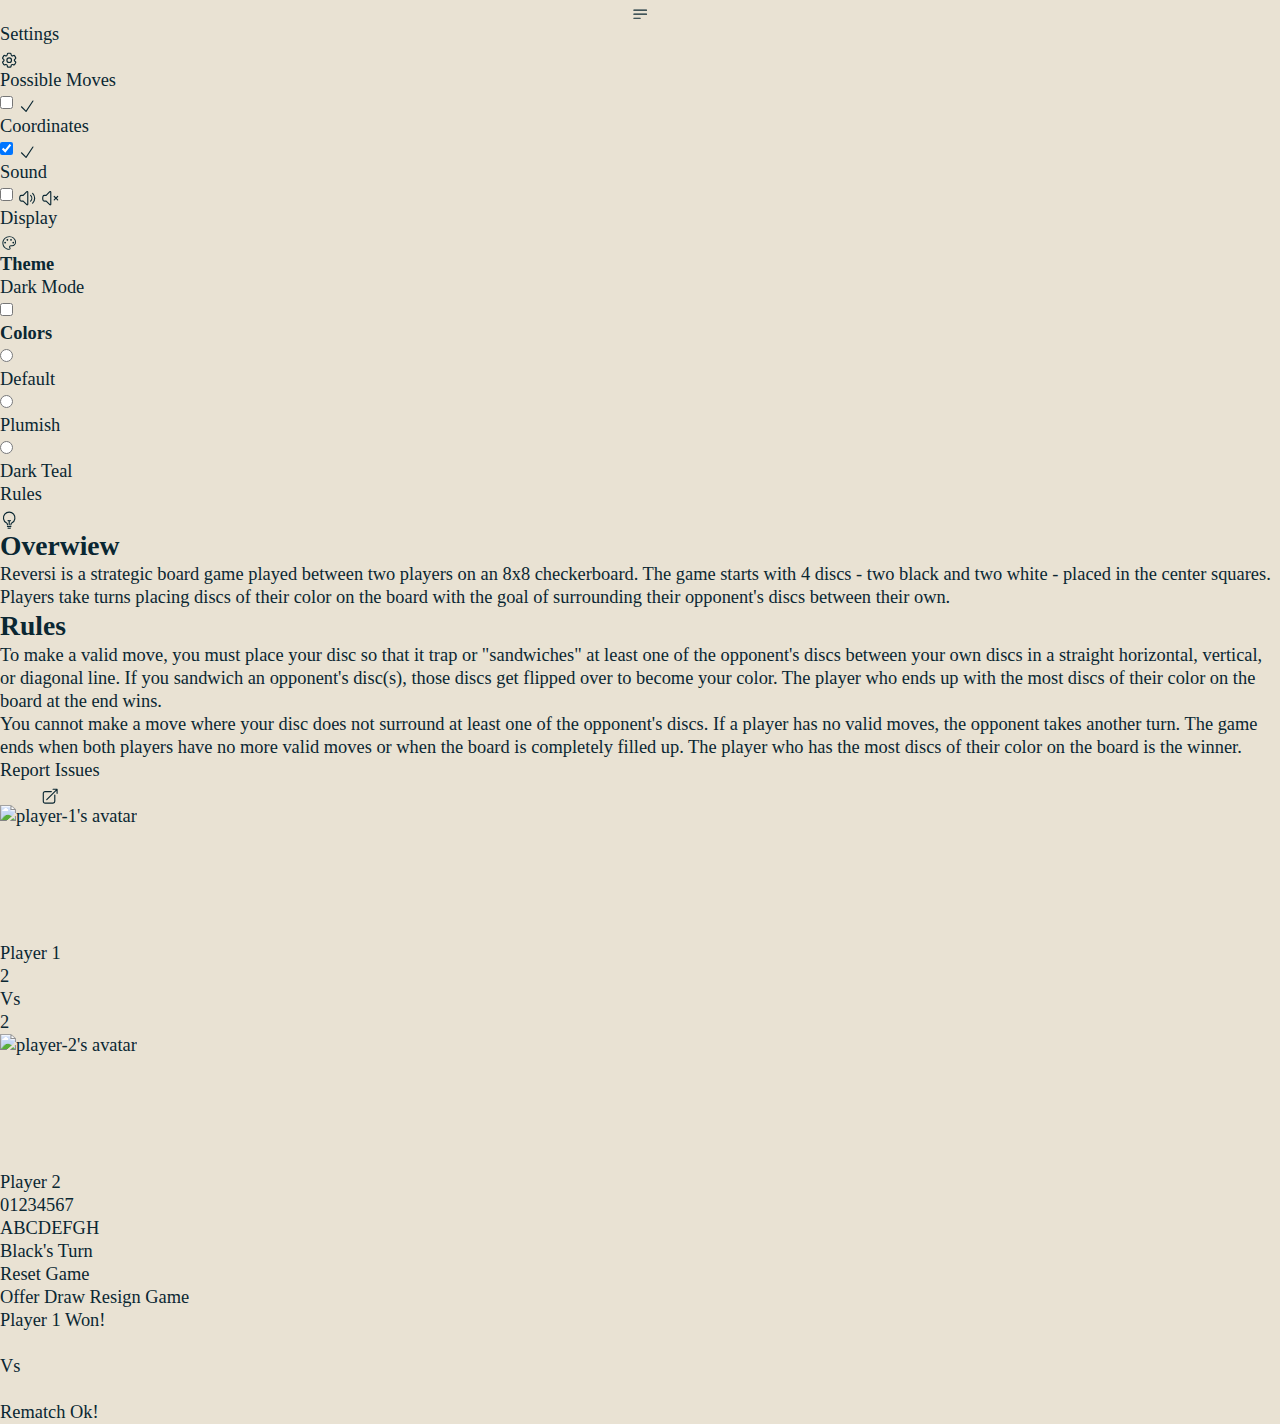
==== reversi/index.html @ e00b0e04 "initial commit" ====
<!DOCTYPE html>
<html lang="en">
  <head>
    <meta charset="UTF-8" />
    <meta name="viewport" content="width=device-width, initial-scale=1.0" />
    <title>Reversi</title>
    <link rel="shortcut icon" href="../public/icon.png" type="image/x-icon" />
    <link rel="stylesheet" href="../src/main.css">
    <link rel="stylesheet" href="./styles.css" />
    <script src="./script.js" defer></script>
  </head>
  <body>

    <main data-game="reversi" data-theme="light" data-colors="default-colors">
      
      <div class="backdrop"></div>
      <audio src="../public/sounds/effect1.mp3" preload="auto"></audio>

      <button class="menu-btn">
        <i class="icon">
          <svg xmlns="http://www.w3.org/2000/svg" fill="none" viewBox="0 0 24 24" stroke-width="1.5" stroke="currentColor">
            <path stroke-linecap="round" stroke-linejoin="round" d="M3.75 6.75h16.5M3.75 12h16.5m-16.5 5.25H12" />
          </svg>
        </i>
      </button>

      <aside class="menu-container">
        <ul class="menu">
          <li class="menu-item">
            <div class="setting">
              <p>Settings</p>
              <i class="icon">
                <svg xmlns="http://www.w3.org/2000/svg" fill="none" viewBox="0 0 24 24" stroke-width="1.5" stroke="currentColor">
                  <path stroke-linecap="round" stroke-linejoin="round" d="M9.594 3.94c.09-.542.56-.94 1.11-.94h2.593c.55 0 1.02.398 1.11.94l.213 1.281c.063.374.313.686.645.87.074.04.147.083.22.127.324.196.72.257 1.075.124l1.217-.456a1.125 1.125 0 011.37.49l1.296 2.247a1.125 1.125 0 01-.26 1.431l-1.003.827c-.293.24-.438.613-.431.992a6.759 6.759 0 010 .255c-.007.378.138.75.43.99l1.005.828c.424.35.534.954.26 1.43l-1.298 2.247a1.125 1.125 0 01-1.369.491l-1.217-.456c-.355-.133-.75-.072-1.076.124a6.57 6.57 0 01-.22.128c-.331.183-.581.495-.644.869l-.213 1.28c-.09.543-.56.941-1.11.941h-2.594c-.55 0-1.02-.398-1.11-.94l-.213-1.281c-.062-.374-.312-.686-.644-.87a6.52 6.52 0 01-.22-.127c-.325-.196-.72-.257-1.076-.124l-1.217.456a1.125 1.125 0 01-1.369-.49l-1.297-2.247a1.125 1.125 0 01.26-1.431l1.004-.827c.292-.24.437-.613.43-.992a6.932 6.932 0 010-.255c.007-.378-.138-.75-.43-.99l-1.004-.828a1.125 1.125 0 01-.26-1.43l1.297-2.247a1.125 1.125 0 011.37-.491l1.216.456c.356.133.751.072 1.076-.124.072-.044.146-.087.22-.128.332-.183.582-.495.644-.869l.214-1.281z" />
                  <path stroke-linecap="round" stroke-linejoin="round" d="M15 12a3 3 0 11-6 0 3 3 0 016 0z" />
                </svg>
              </i>
              <div class="setting-items">
                <label class="setting-item" for="possible-moves">
                  <p>Possible Moves</p>
                  <input type="checkbox" id="possible-moves">
                  <i class="icon">
                    <svg xmlns="http://www.w3.org/2000/svg" viewBox="0 0 24 24" stroke-width="1.5" fill="currentColor">
                      <path fill-rule="evenodd" d="M19.916 4.626a.75.75 0 01.208 1.04l-9 13.5a.75.75 0 01-1.154.114l-6-6a.75.75 0 011.06-1.06l5.353 5.353 8.493-12.739a.75.75 0 011.04-.208z" clip-rule="evenodd" />
                    </svg>
                  </i>
                </label>
                <label class="setting-item" for="coords">
                  <p>Coordinates</p>
                  <input type="checkbox" id="coords" checked>
                  <i class="icon">
                    <svg xmlns="http://www.w3.org/2000/svg" viewBox="0 0 24 24" stroke-width="1.5" fill="currentColor">
                      <path fill-rule="evenodd" d="M19.916 4.626a.75.75 0 01.208 1.04l-9 13.5a.75.75 0 01-1.154.114l-6-6a.75.75 0 011.06-1.06l5.353 5.353 8.493-12.739a.75.75 0 011.04-.208z" clip-rule="evenodd" />
                    </svg>
                  </i>
                </label>
                <label class="setting-item" for="sounds">
                  <p>Sound</p>
                  <input type="checkbox" id="sounds">
                  <i class="icon">
                    <svg xmlns="http://www.w3.org/2000/svg" class="unmute" fill="none" viewBox="0 0 24 24" stroke-width="1.5" stroke="currentColor">
                      <path stroke-linecap="round" stroke-linejoin="round" d="M19.114 5.636a9 9 0 010 12.728M16.463 8.288a5.25 5.25 0 010 7.424M6.75 8.25l4.72-4.72a.75.75 0 011.28.53v15.88a.75.75 0 01-1.28.53l-4.72-4.72H4.51c-.88 0-1.704-.507-1.938-1.354A9.01 9.01 0 012.25 12c0-.83.112-1.633.322-2.396C2.806 8.756 3.63 8.25 4.51 8.25H6.75z" />
                    </svg>
              
                    <svg xmlns="http://www.w3.org/2000/svg" class="mute" fill="none" viewBox="0 0 24 24" stroke-width="1.5" stroke="currentColor">
                      <path stroke-linecap="round" stroke-linejoin="round" d="M17.25 9.75L19.5 12m0 0l2.25 2.25M19.5 12l2.25-2.25M19.5 12l-2.25 2.25m-10.5-6l4.72-4.72a.75.75 0 011.28.531V19.94a.75.75 0 01-1.28.53l-4.72-4.72H4.51c-.88 0-1.704-.506-1.938-1.354A9.01 9.01 0 012.25 12c0-.83.112-1.633.322-2.395C2.806 8.757 3.63 8.25 4.51 8.25H6.75z" />
                    </svg>
                  </i>
                </label>
              </div>
            </div>
          </li>
          <li class="menu-item">
            <div class="themes">
              <p>Display</p>
              <i class="icon">
                <svg xmlns="http://www.w3.org/2000/svg" height="20" viewBox="0 -960 960 960" width="20" fill="currentColor">
                  <path d="M479.231-124.078q-73.462 0-138.145-27.716-64.683-27.715-113.13-76.259-48.447-48.543-76.162-113.322-27.716-64.779-27.716-138.633 0-74.838 27.982-139.071 27.983-64.232 77.654-113.076 49.671-48.844 116.594-76.305 66.923-27.462 142.265-27.462 71.485 0 134.571 24.673t110.377 67.317q47.291 42.644 74.846 99.922 27.555 57.279 27.555 122.971 0 82.478-56.961 144.931Q722-313.655 631.606-313.655h-64.875q-17.385 0-31.078 11.732-13.693 11.733-13.693 30.258 0 22.075 15 31.062 15 8.988 15 49.411 0 20.461-18.999 43.787-19 23.327-53.73 23.327ZM480-480Zm-213.617 23.576q19.317 0 33.466-14.109 14.15-14.11 14.15-33.427t-14.109-33.466q-14.11-14.15-33.427-14.15t-33.466 14.109q-14.15 14.11-14.15 33.427t14.109 33.466q14.11 14.15 33.427 14.15Zm119.192-142.384q19.317 0 33.467-14.11 14.15-14.11 14.15-33.426 0-19.317-14.11-33.467-14.11-14.15-33.426-14.15-19.317 0-33.467 14.11-14.15 14.109-14.15 33.426t14.11 33.467q14.109 14.15 33.426 14.15Zm189.577 0q19.317 0 33.467-14.11 14.15-14.11 14.15-33.426 0-19.317-14.11-33.467-14.11-14.15-33.426-14.15-19.317 0-33.467 14.11-14.15 14.109-14.15 33.426t14.11 33.467q14.109 14.15 33.426 14.15Zm118.385 142.384q19.317 0 33.466-14.109 14.15-14.11 14.15-33.427t-14.109-33.466q-14.11-14.15-33.427-14.15t-33.466 14.109q-14.15 14.11-14.15 33.427t14.109 33.466q14.11 14.15 33.427 14.15ZM479.314-172.038q11.645 0 18.165-8.308Q504-188.654 504-196.038q0-16-14.596-26.866-14.596-10.865-14.596-47.288 0-38.269 25.881-64.846 25.881-26.577 63.571-26.577h67.317q70.616 0 113.5-48.328 42.885-48.327 42.885-111.134 0-113.462-88.02-190.173-88.019-76.712-211.239-76.712-133.165 0-224.915 89.827-91.75 89.826-91.75 218.135 0 128.077 89.943 218.019 89.942 89.943 217.333 89.943Z"/>
                </svg>
              </i>
              <div class="themes-container">
                <div class="theme">
                  <h4>Theme</h4>
                  <label for="theme-mode">
                    <p>Dark Mode</p>
                    <input type="checkbox" id="theme-mode">
                  </label>
                </div>
                <div class="colors">
                  <h4>Colors</h4>
                  <div class="labels">
                    <label for="default-colors">
                      <div class="temp-default">
                        <div class="square">
                          <div class="disc"></div>
                        </div>
                      </div>
                      <input type="radio" name="radio" id="default-colors">
                      <p>Default</p>
                    </label>
                    <label for="plumy-colors">
                      <div class="temp-plumy">
                        <div class="square">
                          <div class="disc"></div>
                        </div>
                      </div>
                      <input type="radio" name="radio" id="plumy-colors">
                      <p>Plumish</p>
                    </label>
                    <label for="dark-teal">
                      <div class="temp-teal">
                        <div class="square">
                          <div class="disc"></div>
                        </div>
                      </div>
                      <input type="radio" name="radio" id="dark-teal">
                      <p>Dark Teal</p>
                    </label>
                  </div>
                </div>
              </div>
            </div>
          </li>
          <li class="menu-item">
            <div class="rules">
              <p>Rules</p>
              <i class="icon">
                <svg xmlns="http://www.w3.org/2000/svg" fill="none" viewBox="0 0 24 24" stroke-width="1.5" stroke="currentColor">
                  <path stroke-linecap="round" stroke-linejoin="round" d="M12 18v-5.25m0 0a6.01 6.01 0 001.5-.189m-1.5.189a6.01 6.01 0 01-1.5-.189m3.75 7.478a12.06 12.06 0 01-4.5 0m3.75 2.383a14.406 14.406 0 01-3 0M14.25 18v-.192c0-.983.658-1.823 1.508-2.316a7.5 7.5 0 10-7.517 0c.85.493 1.509 1.333 1.509 2.316V18" />
                </svg>
              </i>
              <div class="explanation">
                <div>
                  <h2>Overwiew</h2>
                  <p>
                    Reversi is a strategic board game played between two players on an 8x8 checkerboard. The game starts with 4 discs - two black and two white - placed in the center squares. Players take turns placing discs of their color on the board with the goal of surrounding their opponent's discs between their own.
                  </p>
                </div>
                <div>
                  <h2>Rules</h2>
                  <p>
                    To make a valid move, you must place your disc so that it trap or "sandwiches" at least one of the opponent's discs between your own discs in a straight horizontal, vertical, or diagonal line. If you sandwich an opponent's disc(s), those discs get flipped over to become your color. The player who ends up with the most discs of their color on the board at the end wins.
                  </p>
                  <p>
                    You cannot make a move where your disc does not surround at least one of the opponent's discs. If a player has no valid moves, the opponent takes another turn. The game ends when both players have no more valid moves or when the board is completely filled up. The player who has the most discs of their color on the board is the winner.
                  </p>
                </div>
              </div>
            </div>
          </li>
          <li class="menu-item">
            <a href="#" class="about">
              <p>Report Issues</p>
              <i class="icon">
                <svg xmlns="http://www.w3.org/2000/svg" fill="none" viewBox="0 0 24 24" stroke-width="1.5" stroke="currentColor">
                  <path stroke-linecap="round" stroke-linejoin="round" d="M13.5 6H5.25A2.25 2.25 0 003 8.25v10.5A2.25 2.25 0 005.25 21h10.5A2.25 2.25 0 0018 18.75V10.5m-10.5 6L21 3m0 0h-5.25M21 3v5.25" />
                </svg>
              </i>
            </a>
          </li>
        </ul>
      </aside>

      <section class="game-info">
        <figure class="player player-1" data-color="blk">
          <img src="../public/images/avatars/guyg.png" id="player1-avatar" class="avatar" alt="player-1's avatar" />
          <div class="name">Player 1</div>
        </figure>
        <div class="result">
          <div>
            <div class="disc blk"></div>
            <span class="disc-counts black-discs">2</span>
          </div>
          <span class="vs">Vs</span>
          <div>
            <span class="disc-counts white-discs">2</span>
            <div class="disc wht"></div>
          </div>
        </div>
        <figure class="player player-2" data-color="wht">
          <img src="../public/images/avatars/vangogh.png" id="player2-avatar" class="avatar" alt="player-2's avatar" />
          <div class="name">Player 2</div>
        </figure>
      </section>

      <section class="game-board">
        <div class="board-wrap">
          <div class="board">
            <div class="top-coords">
              <span>0</span><span>1</span><span>2</span><span>3</span><span>4</span><span>5</span><span>6</span><span>7</span>
            </div>
            <div class="left-coords">
              <span>A</span><span>B</span><span>C</span><span>D</span><span>E</span><span>F</span><span>G</span><span>H</span>
            </div>
          </div>
        </div>
        <div class="cta">
          <div class="turn">Black's Turn</div>
          <div class="offers">
            <button class="reset-btn">Reset Game</button>
            <div>
              <button class="draw-btn">Offer Draw</button>
              <button class="resign-btn">Resign Game</button>
            </div>
          </div>
        </div>
      </section>

      <div class="modal">
        <p class="winner">Player 1 Won!</p>
        <div class="final-result">
          <figure class="player player-1">
            <img id="m-player1-avatar" class="avatar" />
            <div class="total-wins">
              <!-- <span>Total Wins:</span><span>12</span> -->
            </div>
          </figure>
          <span class="vs">Vs</span>
          <figure class="player player-2">
            <img id="m-player2-avatar" class="avatar" />
            <div class="total-wins">
              <!-- <span>Total Wins:</span><span>12</span> -->
            </div>
          </figure>
        </div>
        <div class="btns">
          <button class="rematch-btn">Rematch</button>
          <button class="ok-btn">Ok!</button>
        </div>
      </div>

    </main>

  </body>
</html>
---- src/main.css ----
@layer reset, global;

.games {
  margin-inline: auto;
  padding: 1rem;
  width: min(100vw, 990px);
  display: grid;
  grid-template-columns: repeat(auto-fit, minmax(min(400px, 100%), 1fr));
  grid-auto-rows: minmax(5rem, auto);
  gap: 1rem;
}

.game {
  display: flex;
  flex-direction: column;
  align-items: center;
  border: var(--outline-size-2) solid var(--neutral-color-800);

  & a {
    padding: 1rem;
  }
}

html {
  --base-size: 1rem;

  --space-1: calc(0.25 * var(--base-size));
  --space-2: calc(0.5 * var(--base-size));
  --space-3: calc(0.75 * var(--base-size));
  --space-4: calc(1 * var(--base-size));
  --space-5: calc(1.25 * var(--base-size));
  --space-6: calc(1.5 * var(--base-size));
  --space-7: calc(1.75 * var(--base-size));
  --space-8: calc(2 * var(--base-size));
  --space-9: calc(2.5 * var(--base-size));
  --space-10: calc(3 * var(--base-size));

  --outline-size-1: 0.07515rem;
  --outline-size-2: 0.15rem;
  --rounded-full: 9999px;
  --shadow-100: 0 0.15rem 1.15rem rgb(0 0 0 / 20%);
  --shadow-200: 0 0.1rem 0.75rem rgb(0 0 0 / 50%);
  --duration-1: 150ms;
  --duration-2: 220ms;
  --z-neg-10: -10;
  --z-neg-5: -5;
  --z-0: 0;
  --z-5: 5;
  --z-10: 10;
  --z-20: 20;
  --z-50: 50;
  --z-100: 100;

  --avatar-size: calc(3.5 * var(--base-size));

  @media (width < 500px) {
    --base-size: 0.95rem;
  }
}

[data-theme="light"] {
  --neutral-color-200: rgb(233 226 211);
  --neutral-color-300: rgb(221 208 182);
  --neutral-color-400: rgb(202 183 145);
  --neutral-color-500: rgb(196 173 124);
  --neutral-color-800: rgb(10 39 50);
  --neutral-color-900: rgb(19 17 12);
  --opaque-neutral-color-50: rgb(233 226 211 / 85%);
  --opaque-neutral-color-100: rgb(233 226 211 / 75%);
  --opaque-neutral-color-200: rgb(198 195 175 / 50%);
  --opaque-neutral-color-300: rgba(221 208 182 / 67.5%);
  --opaque-neutral-color-800: rgb(10 39 50 / 50%);
}

[data-theme="dark"] {
  --neutral-color-200: rgb(31, 28, 20);
  --neutral-color-300: rgb(10 39 50);
  --neutral-color-400: rgb(202 183 145);
  --neutral-color-500: rgb(196 173 124);
  --neutral-color-800: rgb(221 208 182);
  --neutral-color-900: rgb(233 226 211);
  --opaque-neutral-color-50: rgba(21, 21, 20, 0.85);
  --opaque-neutral-color-100: rgba(31, 30, 28, 0.75);
  --opaque-neutral-color-200: rgba(79, 76, 67, 0.5);
  --opaque-neutral-color-300: rgba(58, 55, 47, 0.675);
  --opaque-neutral-color-800: rgb(10 39 50 / 50%);
}


@layer global {
  html {
    font-size: clamp(0.75rem, 55% + 0.75vw, 1.2rem);
    font-family: Cambria, Cochin, Georgia, serif;
  }

  main {
    height: 100%;
    display: grid;
    color: var(--neutral-color-800);
    background-color: var(--neutral-color-200);
    transition: 220ms ease-in;
  }

  svg {
    width: 1rem;
  }

  .avatar {
    aspect-ratio: 1 / 1;
  }
}

@layer reset {
  *,
  *::after,
  *::before {
    margin: 0;
    padding: 0;
    box-sizing: inherit;
  }

  html {
    min-height: 100%;
    display: grid;
    text-rendering: optimizeLegibility;
    scroll-behavior: smooth;
  }

  body {
    box-sizing: border-box;
    height: 100%;
    line-height: 1.25;
  }

  a {
    color: inherit;
    text-decoration: none;
    display: inline-block;
    text-align: center;
  }

  i {
    text-align: center;
  }

  ul,
  ol {
    list-style: none;
  }

  table {
    text-indent: 0;
    border-color: inherit;
    border-collapse: collapse;
  }

  input,
  optgroup,
  select,
  textarea {
    font-family: inherit;
    font-size: 100%;
    font-weight: inherit;
    line-height: inherit;
    color: inherit;
  }

  textarea {
    resize: vertical;
  }

  button {
    font-family: inherit;
    font-size: 100%;
    font-weight: inherit;
    line-height: inherit;
    text-align: center;
    color: inherit;
    appearance: button;
    background-color: transparent;
    background-image: none;
    border: none;
  }

  img {
    max-width: 100%;
    height: auto;
    vertical-align: bottom;
    object-fit: cover;
  }

  img,
  svg,
  canvas,
  video,
  audio,
  iframe {
    display: inline-block;
    vertical-align: bottom;
  }

  video {
    max-width: 100%;
    height: auto;
  }
}
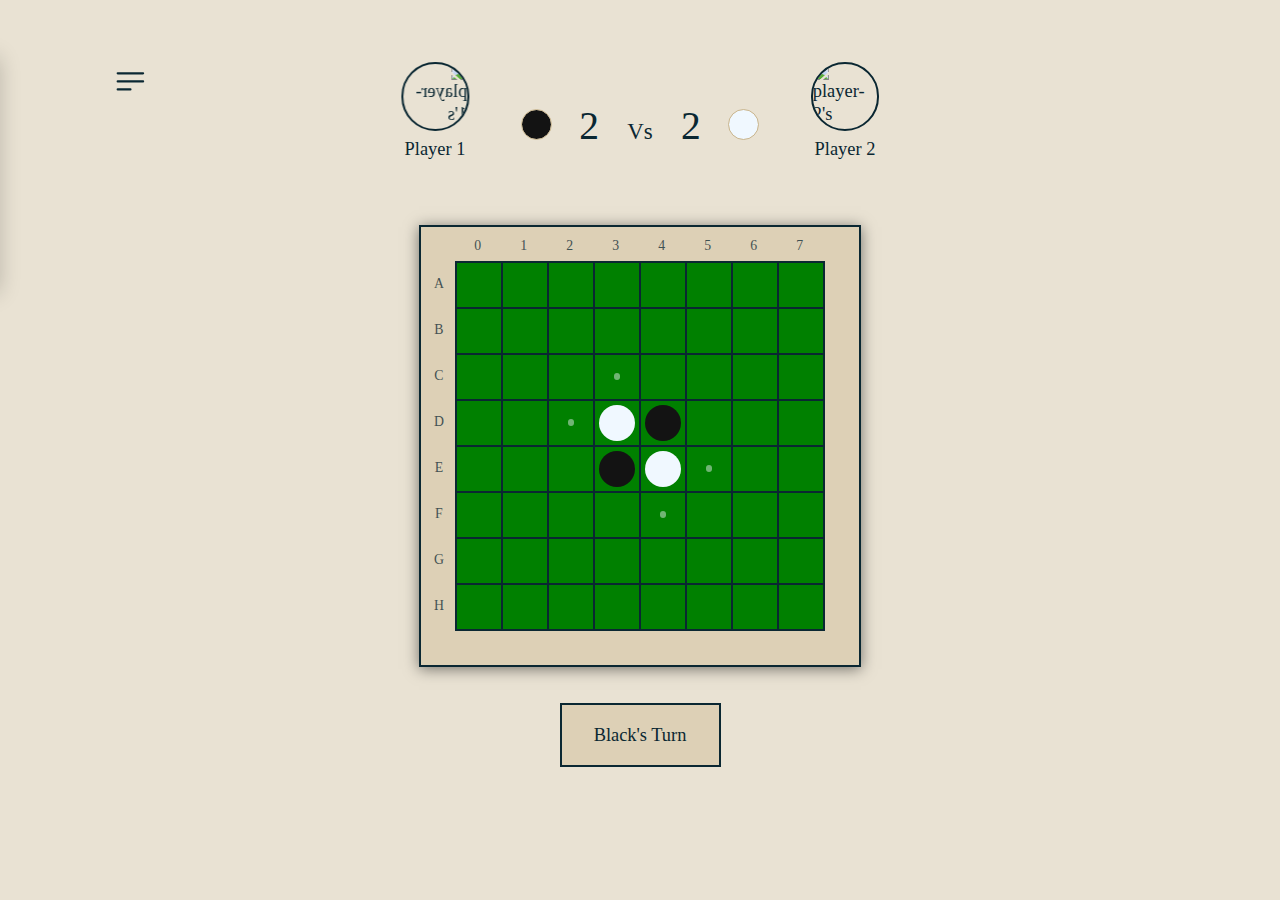
==== commit af9f71a0: "enhanced UI & fixed compatibility issues with Safari" ====
--- a/reversi/index.html
+++ b/reversi/index.html
@@ -25,9 +25,9 @@
       </button>
 
       <aside class="menu-container">
-        <ul class="menu">
-          <li class="menu-item">
-            <div class="setting">
+        <ul class="menu" data-menu>
+          <li class="menu-item" data-menu-item>
+            <div class="setting" data-menu-item-title>
               <p>Settings</p>
               <i class="icon">
                 <svg xmlns="http://www.w3.org/2000/svg" fill="none" viewBox="0 0 24 24" stroke-width="1.5" stroke="currentColor">
@@ -35,8 +35,8 @@
                   <path stroke-linecap="round" stroke-linejoin="round" d="M15 12a3 3 0 11-6 0 3 3 0 016 0z" />
                 </svg>
               </i>
-              <div class="setting-items">
-                <label class="setting-item" for="possible-moves">
+              <div class="setting-items" data-submenu>
+                <label class="setting-item" for="possible-moves" data-submenu-item>
                   <p>Possible Moves</p>
                   <input type="checkbox" id="possible-moves">
                   <i class="icon">
@@ -45,7 +45,7 @@
                     </svg>
                   </i>
                 </label>
-                <label class="setting-item" for="coords">
+                <label class="setting-item" for="coords" data-submenu-item>
                   <p>Coordinates</p>
                   <input type="checkbox" id="coords" checked>
                   <i class="icon">
@@ -54,7 +54,7 @@
                     </svg>
                   </i>
                 </label>
-                <label class="setting-item" for="sounds">
+                <label class="setting-item" for="sounds" data-submenu-item>
                   <p>Sound</p>
                   <input type="checkbox" id="sounds">
                   <i class="icon">
@@ -70,23 +70,23 @@
               </div>
             </div>
           </li>
-          <li class="menu-item">
-            <div class="themes">
+          <li class="menu-item" data-menu-item>
+            <div class="themes" data-menu-item-title>
               <p>Display</p>
               <i class="icon">
                 <svg xmlns="http://www.w3.org/2000/svg" height="20" viewBox="0 -960 960 960" width="20" fill="currentColor">
                   <path d="M479.231-124.078q-73.462 0-138.145-27.716-64.683-27.715-113.13-76.259-48.447-48.543-76.162-113.322-27.716-64.779-27.716-138.633 0-74.838 27.982-139.071 27.983-64.232 77.654-113.076 49.671-48.844 116.594-76.305 66.923-27.462 142.265-27.462 71.485 0 134.571 24.673t110.377 67.317q47.291 42.644 74.846 99.922 27.555 57.279 27.555 122.971 0 82.478-56.961 144.931Q722-313.655 631.606-313.655h-64.875q-17.385 0-31.078 11.732-13.693 11.733-13.693 30.258 0 22.075 15 31.062 15 8.988 15 49.411 0 20.461-18.999 43.787-19 23.327-53.73 23.327ZM480-480Zm-213.617 23.576q19.317 0 33.466-14.109 14.15-14.11 14.15-33.427t-14.109-33.466q-14.11-14.15-33.427-14.15t-33.466 14.109q-14.15 14.11-14.15 33.427t14.109 33.466q14.11 14.15 33.427 14.15Zm119.192-142.384q19.317 0 33.467-14.11 14.15-14.11 14.15-33.426 0-19.317-14.11-33.467-14.11-14.15-33.426-14.15-19.317 0-33.467 14.11-14.15 14.109-14.15 33.426t14.11 33.467q14.109 14.15 33.426 14.15Zm189.577 0q19.317 0 33.467-14.11 14.15-14.11 14.15-33.426 0-19.317-14.11-33.467-14.11-14.15-33.426-14.15-19.317 0-33.467 14.11-14.15 14.109-14.15 33.426t14.11 33.467q14.109 14.15 33.426 14.15Zm118.385 142.384q19.317 0 33.466-14.109 14.15-14.11 14.15-33.427t-14.109-33.466q-14.11-14.15-33.427-14.15t-33.466 14.109q-14.15 14.11-14.15 33.427t14.109 33.466q14.11 14.15 33.427 14.15ZM479.314-172.038q11.645 0 18.165-8.308Q504-188.654 504-196.038q0-16-14.596-26.866-14.596-10.865-14.596-47.288 0-38.269 25.881-64.846 25.881-26.577 63.571-26.577h67.317q70.616 0 113.5-48.328 42.885-48.327 42.885-111.134 0-113.462-88.02-190.173-88.019-76.712-211.239-76.712-133.165 0-224.915 89.827-91.75 89.826-91.75 218.135 0 128.077 89.943 218.019 89.942 89.943 217.333 89.943Z"/>
                 </svg>
               </i>
-              <div class="themes-container">
-                <div class="theme">
+              <div class="themes-container" data-submenu>
+                <div class="theme" data-submenu-item>
                   <h4>Theme</h4>
                   <label for="theme-mode">
                     <p>Dark Mode</p>
                     <input type="checkbox" id="theme-mode">
                   </label>
                 </div>
-                <div class="colors">
+                <div class="colors" data-submenu-item>
                   <h4>Colors</h4>
                   <div class="labels">
                     <label for="default-colors">
@@ -121,35 +121,33 @@
               </div>
             </div>
           </li>
-          <li class="menu-item">
-            <div class="rules">
+          <li class="menu-item" data-menu-item>
+            <div class="rules" data-menu-item-title>
               <p>Rules</p>
               <i class="icon">
                 <svg xmlns="http://www.w3.org/2000/svg" fill="none" viewBox="0 0 24 24" stroke-width="1.5" stroke="currentColor">
                   <path stroke-linecap="round" stroke-linejoin="round" d="M12 18v-5.25m0 0a6.01 6.01 0 001.5-.189m-1.5.189a6.01 6.01 0 01-1.5-.189m3.75 7.478a12.06 12.06 0 01-4.5 0m3.75 2.383a14.406 14.406 0 01-3 0M14.25 18v-.192c0-.983.658-1.823 1.508-2.316a7.5 7.5 0 10-7.517 0c.85.493 1.509 1.333 1.509 2.316V18" />
                 </svg>
               </i>
-              <div class="explanation">
-                <div>
-                  <h2>Overwiew</h2>
-                  <p>
-                    Reversi is a strategic board game played between two players on an 8x8 checkerboard. The game starts with 4 discs - two black and two white - placed in the center squares. Players take turns placing discs of their color on the board with the goal of surrounding their opponent's discs between their own.
-                  </p>
-                </div>
-                <div>
-                  <h2>Rules</h2>
-                  <p>
-                    To make a valid move, you must place your disc so that it trap or "sandwiches" at least one of the opponent's discs between your own discs in a straight horizontal, vertical, or diagonal line. If you sandwich an opponent's disc(s), those discs get flipped over to become your color. The player who ends up with the most discs of their color on the board at the end wins.
-                  </p>
-                  <p>
-                    You cannot make a move where your disc does not surround at least one of the opponent's discs. If a player has no valid moves, the opponent takes another turn. The game ends when both players have no more valid moves or when the board is completely filled up. The player who has the most discs of their color on the board is the winner.
-                  </p>
-                </div>
+              <div class="explanation" data-submenu>
+                <article>
+                    <h2>Overwiew</h2>
+                    <p>
+                      Reversi is a strategic board game played between two players on an 8x8 checkerboard. The game starts with 4 discs - two black and two white - placed in the center squares. Players take turns placing discs of their color on the board with the goal of surrounding their opponent's discs between their own.
+                    </p>
+                    <h2>Rules</h2>
+                    <p>
+                      To make a valid move, you must place your disc so that it trap or "sandwiches" at least one of the opponent's discs between your own discs in a straight horizontal, vertical, or diagonal line. If you sandwich an opponent's disc(s), those discs get flipped over to become your color. The player who ends up with the most discs of their color on the board at the end wins.
+                    </p>
+                    <p>
+                      You cannot make a move where your disc does not surround at least one of the opponent's discs. If a player has no valid moves, the opponent takes another turn. The game ends when both players have no more valid moves or when the board is completely filled up. The player who has the most discs of their color on the board is the winner.
+                    </p>
+                </article>
               </div>
             </div>
           </li>
-          <li class="menu-item">
-            <a href="#" class="about">
+          <li class="menu-item" data-menu-item>
+            <a href="#" class="about" data-menu-item-title>
               <p>Report Issues</p>
               <i class="icon">
                 <svg xmlns="http://www.w3.org/2000/svg" fill="none" viewBox="0 0 24 24" stroke-width="1.5" stroke="currentColor">
--- a/reversi/styles.css
+++ b/reversi/styles.css
@@ -0,0 +1,874 @@
+/*
+breakpoints:
+
+    [data-game="reversi"]
+    .menu-btn & .menu-container
+    [menu-item-title] & [submenu-item]
+  500px
+
+    .explanation
+  600px, 900px
+
+    .game-info
+    .result & .result > div
+  700px
+
+    .modal
+  800px, 500px
+*/
+
+[data-game="reversi"] {
+  --square-size: calc(2.5 * var(--base-size));
+  --board-size: calc(8 * var(--square-size));
+  --disc-size: calc(0.775 * var(--square-size));
+  --dot-size: calc(0.15 * var(--square-size));
+
+  @media (width < 500px) {
+    --square-size: calc(2.875 * var(--base-size));
+  }
+}
+
+[data-colors="default-colors"] {
+  --board-color: green;
+  --square-border-color: var(--neutral-color-800);
+  --board-border-color: var(--square-border-color);
+  --disc-color-dark: rgb(19 19 19);
+  --disc-color-light: rgb(240 248 255);
+  --dot-color: rgb(223 234 231 / 50%);
+}
+
+[data-colors="plumy-colors"] {
+  --board-color: mediumpurple;
+  --square-border-color: rgb(10 39 50);
+  --board-border-color: rgb(10 39 50);
+  --disc-color-dark: rgb(19 19 19);
+  --disc-color-light: rgb(240 248 255);
+  --dot-color: rgb(223 234 231 / 50%);
+
+  &:has(#theme-mode:checked) .board-wrap {
+    outline: var(--outline-size-1) solid var(--neutral-color-800);
+  }
+}
+
+[data-colors="dark-teal"] {
+  --neutral-color-200: rgb(19 24 34);
+  --neutral-color-200: #1f2123;
+  --neutral-color-300: rgb(33 37 38);
+  --neutral-color-400: rgb(0 0 0 / 0%);
+  --neutral-color-800: rgb(151 176 188);
+  
+  --opaque-neutral-color-50: rgb(20 21 21 / 85%);
+  --opaque-neutral-color-100: rgb(28 30 31 / 75%);
+  --opaque-neutral-color-200: rgb(67 75 79 / 50%);
+  --opaque-neutral-color-300: rgb(47 54 58 / 67.5%);
+  --opaque-neutral-color-800: rgb(10 39 50 / 50%);
+
+  --board-color: #0f161c;
+  --square-border-color: rgb(74 84 88);
+  /* --board-border-color: rgb(176 205 206); */
+  --board-border-color: #51616c;
+  --disc-color-dark: rgb(92 203 190);
+  --disc-color-light: rgb(246 147 75);
+  /* --disc-color-dark: rgb(234 167 84);
+  --disc-color-light: rgb(136 211 109); */
+  --dot-color: rgb(223 231 234 / 50%);
+
+  & :is(h1, h2, h3, h4) {
+    color: rgb(178 216 229);
+  }
+
+  & .avatar {
+    width: calc(1.05 * var(--avatar-size)) !important;
+    outline: none !important;
+  }
+
+  & #theme-mode {
+    background-color: var(--neutral-color-800);
+  
+    &::after {
+      background-color: rgb(204, 219, 224);
+    }
+  }
+}
+
+/* [data-colors="nononoo"] {
+  --board-color: #51626c;
+  --neutral-color-800: lightcoral;
+  --disc-color-dark: rgb(144 189 184);
+  --disc-color-light: rgb(136 211 109);
+} */
+
+main {
+  grid-template-columns: 1fr;
+  grid-template-rows: 1fr 3fr;
+  position: relative;
+  overflow: hidden;
+  color: var(--neutral-color-800);
+  background-color: var(--neutral-color-200);
+}
+
+.menu-btn {
+  padding: var(--space-2);
+  width: 3rem;
+  position: absolute;
+  z-index: var(--z-5);
+  inset-block-start: 6%;
+  inset-inline-start: 8%;
+  color: var(--neutral-color-800);
+  cursor: pointer;
+
+  @media (width < 500px) {
+    inset-block-start: 5%;
+    inset-inline-start: 5%;
+  }
+
+  & svg {
+    width: 2rem;
+  }
+}
+
+.menu-container {
+  /* contain: layout; */
+  position: fixed;
+  z-index: var(--z-50);
+  inset-block-start: 6%;
+  inset-inline-start: 0;
+  color: var(--neutral-color-800);
+  box-shadow: var(--shadow-100);
+  translate: -100% 0;
+  transition: translate var(--duration-2) ease;
+
+  /*! the right way to use `backdrop-filter` according to W3C & Chrome */
+  /* we could set backdrop-filter to .manu instead of ::before but this only works on Firefox & Safari not Chrome  */
+  &::before {
+    content: '';
+    position: absolute;
+    z-index: -1;
+    inset: 0;
+    -webkit-backdrop-filter: blur(5px);
+    backdrop-filter: blur(5px);
+  }
+
+  &.show-menu {
+    translate: 0;
+  }
+
+  @media (width < 500px) {
+    inset-block-start: 5%;
+  }
+}
+
+.menu {
+  display: flex;
+  flex-direction: column;
+  align-items: stretch;
+  position: relative;
+  isolation: isolate;
+}
+
+.menu-item {
+  position: relative;
+  background-color: var(--opaque-neutral-color-300);
+  transition: background-color var(--duration-2) ease;
+
+  &:not(:last-child)::after {
+    content: '';
+    width: 80%;
+    height: var(--outline-size-1);
+    position: absolute;
+    left: 50%; bottom: 0;
+    translate: -50% 0;
+    background-color: var(--opaque-neutral-color-800);
+  }
+
+  &:hover {
+    background-color: var(--opaque-neutral-color-50);
+  }
+}
+
+/** ---- */
+/** menu & submenus skeleton */
+[data-menu] {
+  --menu-item-width: calc(12rem + 2vw);
+
+  & [data-menu-item] {
+    width: var(--menu-item-width);
+  }
+
+  & [data-menu-item-title] {
+    padding: var(--space-4);
+    display: grid;
+    grid-auto-flow: column;
+    align-items: center;
+    text-align: left;
+    cursor: pointer;
+
+    & .icon {
+      margin-left: auto;
+      width: 1rem;
+      height: 1rem;
+      display: inline-grid;
+      place-content: center;
+    }
+  
+    & svg {
+      scale: 1.1;
+    }
+
+    @media (width < 500px) {
+      padding: var(--space-5) var(--space-4);
+    }
+  }
+
+  & [data-submenu] {
+    width: var(--menu-item-width);
+    display: none;
+    position: absolute;
+    top: 0;
+    left: 100%;
+    background-color: var(--opaque-neutral-color-300);
+    -webkit-backdrop-filter: blur(5px);
+    backdrop-filter: blur(5px);
+    box-shadow: var(--shadow-100);
+    translate: -15% 0;
+    opacity: 0;
+    transition: var(--duration-2) ease-in;
+  }
+
+  & [data-submenu-item] {
+    padding: var(--space-4);
+
+    @media (width < 500px) {
+      padding: var(--space-5) var(--space-4);
+    }
+  }
+}
+/** ---- */
+
+.menu .setting {
+  position: relative;
+
+  & .setting-items {
+    flex-direction: column;
+
+    &.display {
+      display: flex;
+    }
+
+    &.animate-in {
+      translate: 0 0;
+      opacity: 1;
+    }
+  }
+}
+
+.setting .setting-item {
+  display: grid;
+  grid-auto-flow: column;
+  align-items: center;
+  transition: background-color var(--duration-2) ease-in;
+  cursor: pointer;
+
+  &:hover {
+    background-color: var(--opaque-neutral-color-50);
+  }
+
+  & .icon {
+    outline: var(--outline-size-1) solid var(--neutral-color-800);
+    border-radius: var(--rounded-full);
+
+    & svg {
+      width: 0.8rem;
+      transition: opacity var(--duration-2) ease-in;
+    }
+  }
+  
+  & [type="checkbox"] {
+    width: 0;
+    height: 0;
+    opacity: 0;
+    pointer-events: none;
+
+    &:not(:checked) + i svg {
+      opacity: 0;
+    }
+  }
+
+  /* overriding sound label */
+  &[for="sounds"] {
+  
+    & .icon {
+    position: relative;
+    outline: 0;
+
+    /* absolute positioned to stacking on top of each other */
+    & svg {
+      scale: 1.35;
+      position: absolute;
+      top: 50%;
+      left: 50%;
+      translate: -50% -50%;
+    }
+  }
+
+  & [type="checkbox"]:not(:checked) + i svg.unmute {
+      opacity: 0;
+  }
+
+  & [type="checkbox"]:not(:checked) + i svg.mute {
+    opacity: 1;
+  }
+
+  & [type="checkbox"]:checked + i svg.mute {
+      opacity: 0;
+    }
+  }
+
+}
+
+.menu .themes {
+  & .themes-container {
+    cursor: auto;
+  
+    &.display {
+      display: block;
+    }
+  
+    &.animate-in {
+      translate: 0 0;
+      opacity: 1;
+    }
+  }
+
+  & h4 {
+    margin-bottom: var(--space-4);
+    font-size: 0.95rem;
+  }
+
+  & p {
+    font-size: 0.875rem;
+  }
+
+  & label {
+    display: flex;
+    cursor: pointer;
+  }
+
+  & input {
+    pointer-events: none;
+  }
+
+  & svg {
+    scale: 1.2;
+  }
+}
+
+.themes .theme {
+  position: relative;
+  isolation: isolate;
+
+  & [type="checkbox"] {
+    appearance: none;
+    margin-left: auto;
+    width: 2.75rem;
+    height: 1.35rem;
+    position: relative;
+    background-color: rgb(202 183 145 / 50%);
+    border: 0;
+    outline: var(--outline-size-1) solid var(--neutral-color-800);
+    border-radius: var(--rounded-full);
+
+    &:checked {
+      background-color: rgb(221 208 182);
+    }
+
+    &::after {
+      content: '';
+      width: 1.15rem;
+      height: 1.15rem;
+      position: absolute;
+      left: 5%;
+      top: 50%;
+      translate: 0 -50%;
+      background-color: rgba(164 151 125 / 65%);
+      border-radius: var(--rounded-full);
+      transition: left var(--duration-1) ease-in;
+    }
+
+    &:checked::after {
+      left: calc(98% - 1.15rem);
+      background-color: rgb(134 124 103 / 70%);
+    }
+  }
+}
+
+.themes .colors {
+  margin-top: var(--space-2);
+  position: relative;
+
+  &::before {
+    content: '';
+    width: 80%;
+    height: var(--outline-size-1);
+    position: absolute;
+    top: 0px;
+    left: 50%;
+    translate: -50% 0;
+    background-color: var(--opaque-neutral-color-800);
+  }
+
+  & .labels {
+    display: flex;
+    flex-flow: row wrap;
+    gap: 0.75rem 0.5rem;
+  }
+
+  & label {
+    padding: 0;
+    flex: 1;
+    flex-direction: column;
+    align-items: center;
+
+    & p {
+      margin-block-start: 0.25rem;
+      font-size: 0.75rem;
+    }
+  }
+
+  & [class^="temp-"] {
+    flex: 0;
+    display: grid;
+    place-content: center;
+
+    & .square {
+      width: var(--square-size);
+      height: var(--square-size);
+      border: none;
+      border-radius: var(--rounded-full);
+    }
+
+    & .disc {
+      width: calc(0.825 * var(--disc-size));
+      height: calc(0.825 * var(--disc-size));
+    }
+  }
+
+  & .temp-default {
+    & .square {
+      background-color: rgb(5 144 28 / 75%);
+    }
+
+    & .disc {
+      background-image: linear-gradient(120deg, rgb(19 19 19 / 90%) 47%, rgb(240 248 255 / 90%) 53%);
+    }
+  }
+
+  & .temp-plumy {
+    & .square {
+      background-color: mediumpurple;
+    }
+
+    & .disc {
+      background-image: linear-gradient(120deg, rgb(19 19 19 / 90%) 47%, rgb(240 248 255 / 90%) 53%);
+    }
+  }
+
+  & .temp-teal {
+    & .square {
+      background-color: #0f161c;
+    }
+
+    & .disc {
+      background-image: linear-gradient(120deg, rgb(92 203 190 / 90%) 47%, rgb(246 147 75 / 90%) 53%);
+    }
+  }
+
+  & [type="radio"] {
+    width: 0;
+    height: 0;
+    opacity: 0;
+  }
+}
+
+.menu .rules {
+  position: relative;
+
+  & .explanation {
+    margin-inline: auto;
+    padding: var(--space-6);
+    min-width: 50vw;
+    max-width: 500px;
+    z-index: var(--z-50);
+    /*+ that was a heavy math for a frontend developer  */
+    left: calc(100% + 50vw - var(--menu-item-width));
+    translate: -50% 0;
+    background-color: var(--opaque-neutral-color-50);
+    box-shadow: var(--shadow-200);
+    scale: 0.8;
+
+    &.display {
+      display: block;
+    }
+
+    &.animate-in {
+      opacity: 1;
+      scale: 1;
+    }
+
+    &.animate-out {
+      opacity: 0;
+      scale: 0.8 0.75;
+    }
+
+    & h2 {
+      margin-block: var(--space-4) var(--space-2);
+    }
+  
+    & p {
+      margin-block: var(--space-2);
+  
+      &::first-letter {
+        margin-inline-start: 0.5em;
+      }
+    }
+
+    @media (width < 900px) {
+      min-width: 75vw;
+    }
+
+    @media (width < 600px) {
+      min-width: 85vw;
+    }
+  }
+}
+
+section {
+  width: 100%;
+  min-height: 50%;
+  grid-column: 1 / -1;
+}
+
+.game-info {
+  margin-inline: auto;
+  padding-block: var(--space-8);
+  width: 75%;
+  display: flex;
+  justify-content: center;
+  align-items: center;
+  gap: var(--space-10);
+
+  & > * {
+    flex-shrink: 0;
+  }
+
+  @media (width < 700px) {
+    padding-block: var(--space-4);
+    gap: var(--space-6);
+  }
+}
+
+.player {
+  display: flex;
+  flex-direction: column;
+  justify-content: start;
+  align-items: center;
+
+  & .avatar {
+    width: var(--avatar-size);
+    outline: var(--outline-size-2) solid var(--neutral-color-800);
+    border-radius: var(--rounded-full);
+  }
+
+  /*! temp */
+  & [alt="player-1's avatar"] {
+    rotate: y 180deg;
+  }
+
+  & .name {
+    margin-block-start: var(--space-2);
+  }
+}
+
+.result {
+  margin-block: var(--space-6) 0;
+  display: flex;
+  align-items: baseline;
+  gap: var(--space-4);
+
+  & div {
+    display: inline-flex;
+    align-items: baseline;
+    gap: var(--space-4);
+
+    @media (width < 700px) {
+      gap: var(--space-2);
+    }
+
+    & .disc {
+      width: calc(0.8 * var(--disc-size));
+      height: calc(0.8 * var(--disc-size));
+      outline: 1px solid var(--neutral-color-400);
+    }
+
+    & .disc-counts {
+      width: max(30px, 2.15rem);
+      text-align: center;
+      font-size: 2.15rem;
+    }
+  }
+
+  & .vs {
+    font-size: 1.25rem;
+    font-weight: 500;
+  }
+
+  @media (width < 700px) {
+    gap: var(--space-2);
+  }
+}
+
+.board-wrap {
+  margin-inline: auto;
+  width: calc(var(--board-size) + 0.2 * var(--board-size));
+  height: calc(var(--board-size) + 0.2 * var(--board-size));
+  display: grid;
+  place-content: center;
+  background-color: var(--neutral-color-300);
+  border: var(--outline-size-2) solid var(--board-border-color);
+  box-shadow: var(--shadow-200);
+}
+
+.board {
+  width: var(--board-size);
+  height: var(--board-size);
+  display: grid;
+  grid-template-columns: repeat(8, max-content);
+  grid-template-rows: repeat(8, max-content);
+  place-content: center;
+  position: relative;
+  isolation: isolate;
+  background-color: var(--board-color);
+  outline: var(--outline-size-1) solid var(--board-border-color);
+}
+
+[class*="-coords"] {
+  position: absolute;
+  display: grid;
+  opacity: 0.75;
+  transition: opacity var(--duration-2);
+
+  & span {
+    font-size: 0.75rem;
+    display: grid;
+    place-content: center;
+  }
+}
+
+.top-coords {
+  inset-inline: 0;
+  top: -6.75%;
+  grid-auto-flow: column;
+
+  & span {
+    width: calc(var(--square-size) - 2 * var(--outline-size-1));
+  }
+}
+
+.left-coords {
+  inset-block: 0;
+  left: -6%;
+
+  & span {
+    height: calc(var(--square-size) - 2 * var(--outline-size-1));
+  }
+}
+
+.square {
+  width: var(--square-size);
+  height: var(--square-size);
+  display: flex;
+  justify-content: center;
+  align-items: center;
+  border: var(--outline-size-1) solid var(--square-border-color);
+}
+
+.disc {
+  width: var(--disc-size);
+  height: var(--disc-size);
+  border-radius: var(--rounded-full);
+  transition: var(--duration-1) ease-in;
+  pointer-events: none;
+  
+  &.wht {
+    background-color: var(--disc-color-light);
+    /* box-shadow: inset 2px 1px 0.5rem #2525267d,
+                inset -2px -1px 0.5rem #7a7b7c1c; */
+  }
+
+  &.blk {
+    background-color: var(--disc-color-dark);
+    /* box-shadow: inset 2px 1px 0.5rem #79797b7d,
+                inset -2px -3px 0.5rem #b3b4b51c; */
+  }
+}
+
+.dot {
+  width: var(--dot-size);
+  height: var(--dot-size);
+  background-color: var(--dot-color);
+  border-radius: var(--rounded-full);
+  pointer-events: none;
+}
+
+.cta {
+  position: relative;
+
+  & .turn {
+    margin-block: var(--space-8) var(--space-4);
+    margin-inline: auto;
+    padding: var(--space-4);
+    width: 8.75rem;
+    text-align: center;
+    background-color: var(--neutral-color-300);
+    border: var(--outline-size-2) solid var(--neutral-color-800);
+    pointer-events: none;
+  }
+
+  & .offers {
+    display: none;
+    position: absolute;
+    top: 0;
+  }
+}
+
+.modal {
+  --modal-width: 75vw;
+
+  padding: var(--space-6) var(--space-4);
+  width: var(--modal-width);
+  max-width: 55ch;
+  min-height: 37.5%;
+  display: none;
+  flex-direction: column;
+  justify-content: space-around;
+  position: fixed;
+  z-index: var(--z-100);
+  inset-block-start: 24%;
+  inset-inline-start: 50%;
+  translate: -50% 0;
+  opacity: 0;
+  background-image: linear-gradient(160deg, var(--opaque-neutral-color-100) 25%, var(--opaque-neutral-color-200));
+  -webkit-backdrop-filter: blur(5px);
+  backdrop-filter: blur(5px);
+  border: var(--outline-size-2) solid var(--neutral-color-800);
+
+  @media (width < 800px) {
+    min-height: 30%;
+  }
+
+  @media (width < 500px) {
+    --modal-width: 85vw;
+    min-height: 27.25%;
+  }
+
+  &.display {
+    display: flex;
+  }
+
+  &.animate-in {
+    animation: animate-in var(--duration-2) ease-in forwards;
+  }
+
+  &.animate-out {
+    animation: animate-out var(--duration-2) ease-in forwards;
+  }
+
+  & .winner {
+    padding: var(--space-2);
+    text-align: center;
+    font-size: 2rem;
+    font-weight: 600;
+  }
+
+  & .final-result {
+    padding-block: var(--space-2) var(--space-4);
+    flex: 1 1;
+    display: flex;
+    justify-content: center;
+    align-items: center;
+    gap: var(--space-6);
+
+    & .avatar {
+      width: calc(1.25 * var(--avatar-size));
+    }
+
+    & img + div {
+      margin-top: var(--space-2);
+    }
+
+    & .vs {
+      font-size: 1.5rem;
+      font-weight: 600; 
+    }
+  }
+
+  & div.btns {
+    display: flex;
+    justify-content: space-evenly;
+    gap: var(--space-2);
+
+    & button {
+      padding: var(--space-4);
+      width: 10rem;
+      background-color: var(--neutral-color-200);
+      border: var(--outline-size-2) solid;
+      cursor: pointer;
+    }
+  }
+
+}
+
+.backdrop {
+  display: none;
+  position: absolute;
+  z-index: var(--z-20);
+  inset: -5%;
+  background-image: linear-gradient(rgb(166 162 141 / 50%), rgb(20 20 20 / 50%) 50%);
+
+  &.display {
+    display: block;
+  }
+
+  &.transparent {
+    display: block;
+    background-image: none;
+  }
+
+  &.blured {
+    background-image: linear-gradient(rgb(166 162 141 / 30%), rgb(20 20 20 / 50%) 50%);
+    -webkit-backdrop-filter: blur(5px);
+    backdrop-filter: blur(5px);
+  }
+}
+
+
+@keyframes animate-in {
+  0% {
+    scale: 0.75;
+    translate: -50% -50%;
+  }
+
+  100% {
+    visibility: visible;
+    scale: 1;
+    translate: -50% 0;
+    opacity: 1;
+  }
+}
+
+@keyframes animate-out {
+  100% {
+    scale: 0.5;
+    opacity: 0;
+  }
+}
